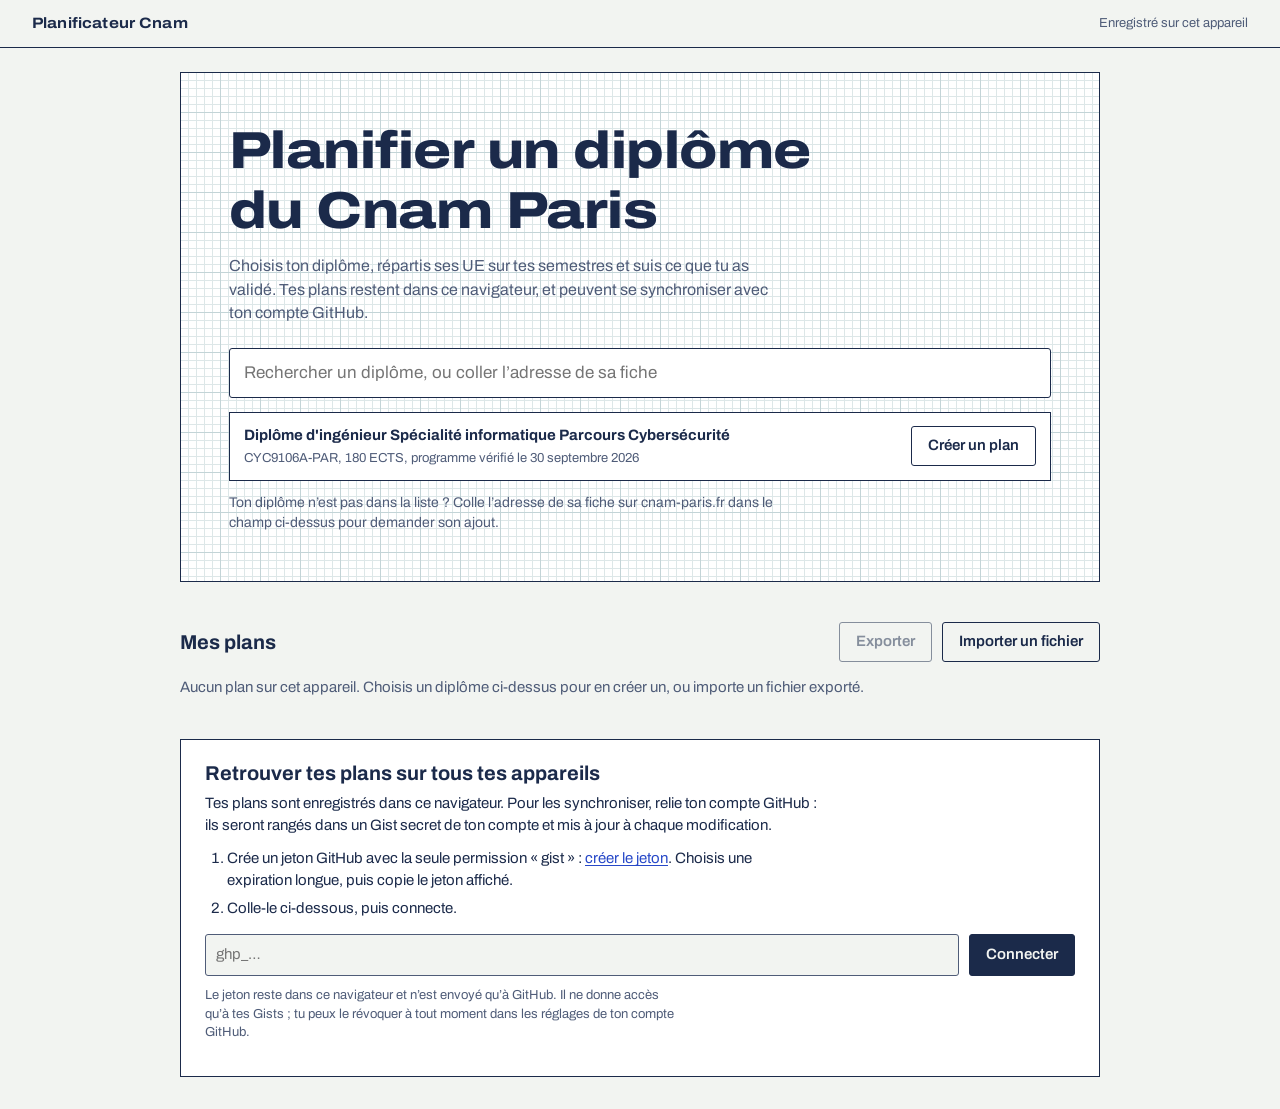
==== site/index.html @ f1f2e52e "Planificateur Cnam : site statique pour GitHub Pages Le programme des diplômes est lu par des GitHub" ====
<!doctype html>
<html lang="fr">
<head>
  <meta charset="utf-8">
  <meta name="viewport" content="width=device-width, initial-scale=1">
  <title>Planificateur Cnam</title>
  <link rel="icon" href="data:image/svg+xml,%3Csvg xmlns='http://www.w3.org/2000/svg' viewBox='0 0 32 32'%3E%3Crect x='2' y='2' width='28' height='28' fill='%23fff' stroke='%231B2A4A' stroke-width='2'/%3E%3Cpath d='M9 22V10h5v12M18 22V14h5v8' fill='none' stroke='%232748C8' stroke-width='2.5'/%3E%3C/svg%3E">
  <link rel="preconnect" href="https://fonts.googleapis.com">
  <link rel="preconnect" href="https://fonts.gstatic.com" crossorigin>
  <link href="https://fonts.googleapis.com/css2?family=Archivo:wdth,wght@62..125,300..800&display=swap" rel="stylesheet">
  <meta name="description" content="Répartir les UE d’un diplôme du Cnam Paris sur ses semestres et suivre ce qui est validé.">
  <link rel="stylesheet" href="styles.css">
</head>
<body>
  <header class="topbar">
    <a class="brand" href="#/">Planificateur Cnam</a>
    <button id="sync-state" class="sync-state" type="button" aria-live="polite"></button>
  </header>
  <main id="app"></main>
  <dialog id="ue-dialog" aria-labelledby="ue-dialog-title"></dialog>
  <dialog id="sync-dialog" aria-label="Conflits de synchronisation"></dialog>
  <div id="toast" class="toast" role="status" aria-live="polite"></div>
  <script type="module" src="app.js"></script>
</body>
</html>
---- site/styles.css ----
/* Planificateur Cnam : planche technique. Papier millimétré, cartouche, encres de statut. */

:root {
  --paper: #f2f4f1;
  --sheet: #ffffff;
  --grid: #dde7e8;
  --grid-strong: #c3d4d7;
  --ink: #1b2a4a;
  --ink-2: #4f5c78;
  --rule: #1b2a4a;
  --hair: #cfd6df;
  --pencil: #7c8597;
  --blue: #2748c8;
  --blue-wash: #e6ebfb;
  --green: #117a54;
  --green-wash: #e1f2ea;
  --red: #bf3228;
  --red-wash: #fbe7e4;
  --marker: #f3d53f;
  --marker-wash: rgba(243, 213, 63, 0.28);
  --shadow: 0 1px 0 rgba(27, 42, 74, 0.08), 0 2px 6px -2px rgba(27, 42, 74, 0.18);
  --font: "Archivo", "Helvetica Neue", Arial, sans-serif;
  color-scheme: light;
}

@media (prefers-color-scheme: dark) {
  :root:not([data-theme="light"]) {
    --paper: #0e1626;
    --sheet: #16213a;
    --grid: #17223a;
    --grid-strong: #213050;
    --ink: #e3e8f3;
    --ink-2: #a2adc4;
    --rule: #8e9bba;
    --hair: #2a3754;
    --pencil: #8791a6;
    --blue: #8aa2ff;
    --blue-wash: #1f2c55;
    --green: #4cc896;
    --green-wash: #143a31;
    --red: #ff7a6b;
    --red-wash: #45201f;
    --marker: #e6c42f;
    --marker-wash: rgba(230, 196, 47, 0.18);
    --shadow: 0 1px 0 rgba(0, 0, 0, 0.3), 0 3px 8px -3px rgba(0, 0, 0, 0.6);
    color-scheme: dark;
  }
}
:root[data-theme="dark"] {
  --paper: #0e1626;
  --sheet: #16213a;
  --grid: #17223a;
  --grid-strong: #213050;
  --ink: #e3e8f3;
  --ink-2: #a2adc4;
  --rule: #8e9bba;
  --hair: #2a3754;
  --pencil: #8791a6;
  --blue: #8aa2ff;
  --blue-wash: #1f2c55;
  --green: #4cc896;
  --green-wash: #143a31;
  --red: #ff7a6b;
  --red-wash: #45201f;
  --marker: #e6c42f;
  --marker-wash: rgba(230, 196, 47, 0.18);
  --shadow: 0 1px 0 rgba(0, 0, 0, 0.3), 0 3px 8px -3px rgba(0, 0, 0, 0.6);
  color-scheme: dark;
}

*, *::before, *::after { box-sizing: border-box; }

html { -webkit-text-size-adjust: 100%; }

body {
  margin: 0;
  background: var(--paper);
  color: var(--ink);
  font-family: var(--font);
  font-size: 15px;
  line-height: 1.45;
  font-variation-settings: "wdth" 100;
}

a { color: var(--blue); text-underline-offset: 2px; }
h1, h2, h3 { margin: 0; line-height: 1.15; }
button, input, select { font: inherit; color: inherit; }
.num { font-variant-numeric: tabular-nums; }
.muted { color: var(--ink-2); }
.ok { color: var(--green); }
.bad { color: var(--red); }
.sr-only {
  position: absolute; width: 1px; height: 1px; padding: 0; margin: -1px;
  overflow: hidden; clip: rect(0 0 0 0); white-space: nowrap; border: 0;
}

:focus-visible { outline: 2px solid var(--blue); outline-offset: 2px; }

/* ------------------------------------------------------------ barre du haut */

.topbar {
  display: flex; align-items: center; justify-content: space-between; gap: 16px;
  padding: 10px clamp(16px, 3vw, 32px);
  border-bottom: 1.5px solid var(--rule);
  background: var(--paper);
}
.brand {
  color: var(--ink); text-decoration: none; font-weight: 700;
  font-stretch: 112%; font-variation-settings: "wdth" 112; letter-spacing: 0.01em;
}
.sync-state {
  border: 0; background: none; padding: 4px 0; cursor: pointer;
  font-size: 13px; color: var(--ink-2); text-decoration: underline; text-decoration-color: transparent; text-underline-offset: 3px;
}
.sync-state:hover { text-decoration-color: currentColor; }
.sync-state[data-kind="idle"] { color: var(--green); }
.sync-state[data-kind="error"], .sync-state[data-kind="conflict"] { color: var(--red); font-weight: 600; }
.sync-state[data-kind="offline"] { color: var(--ink); }

main { padding: clamp(16px, 3vw, 32px); padding-top: 24px; }

/* ------------------------------------------------------------ boutons et champs */

.btn {
  display: inline-flex; align-items: center; justify-content: center; gap: 6px;
  min-height: 40px; padding: 8px 16px; border-radius: 3px;
  border: 1.5px solid var(--ink); background: transparent; cursor: pointer;
  font-weight: 600; text-decoration: none; white-space: nowrap;
}
.btn:disabled { opacity: 0.5; cursor: progress; }
.btn-primary { background: var(--ink); color: var(--paper); }
.btn-primary:hover:not(:disabled) { background: var(--blue); border-color: var(--blue); }
.btn-quiet:hover { background: var(--sheet); }
.btn-ghost { border-color: transparent; }
.btn-ghost:hover { border-color: var(--hair); }
.btn-danger { color: var(--red); }
.btn-link { border: 0; background: none; padding: 0 4px; min-height: 0; color: var(--blue); text-decoration: underline; cursor: pointer; font-weight: 600; }
.btn-icon { min-height: 36px; min-width: 36px; padding: 0; border-color: var(--hair); }

input[type="text"], input[type="url"], input[type="number"], select {
  width: 100%; min-height: 42px; padding: 8px 10px;
  border: 1.5px solid var(--ink-2); border-radius: 3px; background: var(--sheet);
}
input:focus, select:focus { border-color: var(--blue); outline: none; box-shadow: 0 0 0 3px var(--blue-wash); }
input[type="checkbox"], input[type="radio"] { accent-color: var(--blue); width: 17px; height: 17px; margin: 0; flex: none; }

.field { display: flex; flex-direction: column; gap: 6px; border: 0; padding: 0; margin: 0 0 18px; min-width: 0; }
.field > span, .field > legend { font-weight: 600; font-size: 14px; padding: 0; margin-bottom: 6px; }
.field > legend + .muted { margin: -2px 0 8px; font-size: 14px; }
.field-row { display: grid; grid-template-columns: repeat(auto-fit, minmax(180px, 1fr)); gap: 0 16px; }
.chips { display: flex; flex-wrap: wrap; gap: 8px; }
.chips-col { flex-direction: column; align-items: flex-start; }
.check-chip {
  display: inline-flex; align-items: center; gap: 8px; padding: 7px 12px;
  border: 1.5px solid var(--hair); border-radius: 3px; background: var(--sheet); cursor: pointer;
}
.check-chip:has(input:checked) { border-color: var(--ink); }
.actions { display: flex; flex-wrap: wrap; gap: 10px; align-items: center; }
.form-error { color: var(--red); font-weight: 600; margin: 12px 0 0; }
.notice {
  display: flex; flex-wrap: wrap; align-items: center; gap: 4px 10px;
  margin: 0 0 16px; padding: 10px 14px; border-left: 4px solid var(--marker);
  background: var(--marker-wash);
}

/* ------------------------------------------------------------ accueil */

.home { max-width: 920px; margin: 0 auto; }

.intake {
  padding: clamp(24px, 5vw, 48px);
  border: 1.5px solid var(--rule);
  background-color: var(--sheet);
  background-image:
    linear-gradient(var(--grid-strong) 1px, transparent 1px),
    linear-gradient(90deg, var(--grid-strong) 1px, transparent 1px),
    linear-gradient(var(--grid) 1px, transparent 1px),
    linear-gradient(90deg, var(--grid) 1px, transparent 1px);
  background-size: 40px 40px, 40px 40px, 8px 8px, 8px 8px;
  background-position: -1px -1px;
}
.intake-title {
  font-size: clamp(30px, 5.4vw, 52px); font-weight: 800; letter-spacing: -0.01em;
  font-stretch: 118%; font-variation-settings: "wdth" 118; max-width: 16ch;
}
.intake-lede { max-width: 60ch; margin: 14px 0 24px; font-size: 16px; color: var(--ink-2); }
.intake-form { display: flex; gap: 10px; flex-wrap: wrap; }
.intake input[type="search"] {
  width: 100%; min-height: 50px; padding: 10px 14px; font-size: 17px;
  border: 1.5px solid var(--ink); border-radius: 3px; background: var(--sheet);
}
.intake input[type="search"]:focus { border-color: var(--blue); outline: none; box-shadow: 0 0 0 3px var(--blue-wash); }
.results-note { margin: 12px 0 0; font-size: 14px; max-width: 70ch; }
.dip-list { list-style: none; margin: 14px 0 0; padding: 0; border: 1.5px solid var(--rule); background: var(--sheet); }
.dip-row { display: flex; align-items: center; justify-content: space-between; gap: 12px 20px; padding: 12px 14px; border-bottom: 1px solid var(--hair); }
.dip-row:last-child { border-bottom: 0; }
.dip-text { display: flex; flex-direction: column; gap: 2px; min-width: 0; }
.dip-title { font-weight: 700; }
.dip-text .muted { font-size: 13px; }
.request { margin-top: 14px; padding: 16px 18px; background: var(--sheet); border: 1.5px solid var(--rule); border-left: 6px solid var(--marker); }
.request h2 { font-size: 18px; margin-bottom: 6px; }
.request p { margin: 0 0 14px; max-width: 65ch; }
.plans-head { display: flex; justify-content: space-between; align-items: center; flex-wrap: wrap; gap: 10px; margin-bottom: 14px; }
.plans-head h2 { font-size: 20px; }
.file-btn { position: relative; }
.file-btn:focus-within { outline: 2px solid var(--blue); outline-offset: 2px; }
.tag-new { border-color: var(--marker); background: var(--marker-wash); color: var(--ink); }
.syncbox { margin-top: 40px; padding: 22px 24px; background: var(--sheet); border: 1.5px solid var(--rule); }
.syncbox h2 { font-size: 20px; margin-bottom: 8px; }
.syncbox p { max-width: 68ch; margin: 0 0 12px; }
.steps { margin: 0 0 14px; padding-left: 22px; display: grid; gap: 6px; max-width: 68ch; }
.token-form { display: flex; gap: 10px; flex-wrap: wrap; margin-bottom: 10px; }
.token-form input { flex: 1 1 260px; min-height: 42px; padding: 8px 10px; border: 1.5px solid var(--ink-2); border-radius: 3px; background: var(--paper); font-family: inherit; }
.small { font-size: 13px; }
.notice-info { border-left-color: var(--blue); background: var(--blue-wash); }
.plan > .notice { margin: 16px 0 0; }
.conflict { border: 1px solid var(--hair); padding: 10px 14px 12px; margin: 14px 0 0; }
.conflict legend { font-weight: 700; padding: 0 4px; }
.conflict-option { display: flex; gap: 10px; align-items: center; padding: 4px 0; cursor: pointer; }
.intake-form input { flex: 1 1 320px; min-height: 48px; font-size: 16px; border-color: var(--ink); }
.intake-form .btn { min-height: 48px; }

.draft {
  margin-top: 28px; padding: 24px; background: var(--sheet);
  border: 1.5px solid var(--rule); border-top-width: 6px;
}
.draft-head { margin-bottom: 12px; }
.draft-head h2 { font-size: 22px; font-weight: 700; }
.draft-note { margin: 0 0 20px; padding: 8px 12px; background: var(--paper); border-left: 4px solid var(--pencil); }
.draft-note.new { border-color: var(--blue); }
.draft-note.offline { border-color: var(--red); }
.versions { display: flex; flex-direction: column; gap: 6px; }
.version { display: flex; align-items: center; gap: 10px; cursor: pointer; }
.version-id { font-weight: 700; font-variant-numeric: tabular-nums; font-stretch: 85%; font-variation-settings: "wdth" 85; }

.plans { margin-top: 40px; }
.plans.empty { text-align: left; }
.diploma { border-top: 1.5px solid var(--rule); padding: 16px 0 20px; }
.diploma > h3 { font-size: 17px; margin-bottom: 8px; }
.diploma-head { display: flex; justify-content: space-between; align-items: flex-start; gap: 16px; margin-bottom: 10px; }
.diploma-head h3 { font-size: 17px; }
.diploma-head p { margin: 4px 0 0; font-size: 14px; }
.plan-rows { list-style: none; margin: 0; padding: 0; }
.plan-row {
  display: grid; grid-template-columns: 1fr auto auto; gap: 16px; align-items: baseline;
  padding: 10px 12px; color: var(--ink); text-decoration: none; border-bottom: 1px solid var(--hair);
}
.plan-row:hover { background: var(--sheet); }
.plan-name { font-weight: 600; }

/* ------------------------------------------------------------ cartouche */

.plan { max-width: 1680px; margin: 0 auto; }

.cartouche {
  display: grid;
  grid-template-columns: repeat(4, minmax(0, 1fr)) minmax(0, 1.5fr);
  grid-template-areas:
    "title title title title plan"
    "code maq period period progress";
  border: 2px solid var(--rule);
  background: var(--sheet);
}
.cell {
  display: flex; flex-direction: column; gap: 2px; padding: 8px 12px; min-width: 0;
  border-right: 1px solid var(--rule); border-bottom: 1px solid var(--rule);
}
.cell-label { font-size: 12px; color: var(--ink-2); }
.cell-value { font-weight: 600; overflow-wrap: anywhere; }
.cell-title { grid-area: title; }
.cell-plan { grid-area: plan; border-right: 0; }
.cell:nth-child(3) { grid-area: code; border-bottom: 0; }
.cell:nth-child(4) { grid-area: maq; border-bottom: 0; }
.cell:nth-child(5) { grid-area: period; border-bottom: 0; }
.cell-progress { grid-area: progress; border-right: 0; border-bottom: 0; }
.cell-diploma {
  color: var(--ink); text-decoration: none; font-weight: 800; line-height: 1.12;
  font-size: clamp(19px, 2.3vw, 27px); font-stretch: 112%; font-variation-settings: "wdth" 112;
}
.cell-diploma:hover { text-decoration: underline; }
.cell-plan .cell-value { font-size: 18px; }

.bar { display: flex; height: 10px; margin: 6px 0 4px; border: 1px solid var(--rule); background: var(--paper); overflow: hidden; }
.bar > span { display: block; height: 100%; transition: width 300ms ease; }
.bar-validated { background: var(--green); }
.bar-enrolled { background: var(--blue); }
.bar-planned { background: repeating-linear-gradient(135deg, var(--pencil) 0 2px, transparent 2px 5px); }
.bar-legend { display: flex; flex-wrap: wrap; gap: 4px 12px; font-size: 12px; color: var(--ink-2); }
.lg::before { content: ""; display: inline-block; width: 9px; height: 9px; margin-right: 5px; vertical-align: -1px; }
.lg-validated::before { background: var(--green); }
.lg-enrolled::before { background: var(--blue); }
.lg-planned::before { background: repeating-linear-gradient(135deg, var(--pencil) 0 2px, transparent 2px 4px); border: 1px solid var(--pencil); }

/* ------------------------------------------------------------ onglets */

.tabs { display: flex; gap: 4px; margin: 22px 0 18px; border-bottom: 1.5px solid var(--rule); overflow-x: auto; }
.tab {
  display: inline-flex; align-items: center; gap: 8px; padding: 10px 14px; margin-bottom: -1.5px;
  border: 1.5px solid transparent; border-bottom: 0; background: none; cursor: pointer;
  font-weight: 600; color: var(--ink-2); white-space: nowrap; border-radius: 3px 3px 0 0;
}
.tab:hover { color: var(--ink); }
.tab[aria-selected="true"] { color: var(--ink); background: var(--paper); border-color: var(--rule); border-bottom: 1.5px solid var(--paper); }
.tab-badge {
  min-width: 20px; padding: 0 6px; border-radius: 10px; font-size: 12px; line-height: 20px; text-align: center;
  background: var(--marker); color: #1b2a4a; font-variant-numeric: tabular-nums;
}

/* ------------------------------------------------------------ Programme */

.programme { max-width: 1100px; }
.year { margin-bottom: 28px; }
.year-head { display: flex; align-items: baseline; gap: 14px; flex-wrap: wrap; padding-bottom: 8px; margin-bottom: 6px; border-bottom: 1.5px solid var(--rule); }
.year-head h2 { font-size: 22px; font-weight: 800; font-stretch: 112%; font-variation-settings: "wdth" 112; }
.year-excluded .year-head h2 { color: var(--pencil); }

.row {
  display: grid; align-items: center; gap: 4px 12px;
  grid-template-columns: 18px 76px minmax(0, 1fr) auto 68px 118px;
  padding: 7px 8px; border-bottom: 1px solid var(--hair);
}
.row-bullet { width: 7px; height: 7px; background: var(--ink); justify-self: center; }
.row-selected { background: var(--marker-wash); }
.row-code {
  justify-self: start; padding: 2px 0; border: 0; background: none; cursor: pointer; color: var(--ink);
  font-weight: 700; font-stretch: 80%; font-variation-settings: "wdth" 80; font-size: 15px;
  text-decoration: underline; text-decoration-color: var(--hair); text-underline-offset: 3px;
}
.row-code:hover { text-decoration-color: var(--blue); color: var(--blue); }
.row-title { min-width: 0; }
.row-avail { display: flex; gap: 4px; }
.row-ects { text-align: right; font-size: 14px; color: var(--ink-2); }
.row-where { font-size: 13px; color: var(--ink-2); text-align: right; }
.where-todo { color: var(--ink); font-weight: 600; }

.avail {
  font-size: 12px; padding: 1px 6px; border: 1px solid var(--ink-2); border-radius: 2px;
  font-stretch: 85%; font-variation-settings: "wdth" 85; font-weight: 600; white-space: nowrap;
}
.avail-off { color: var(--pencil); border-color: var(--hair); text-decoration: line-through; }
.avail-other { border-style: dashed; color: var(--ink-2); }
.avail-edit { font-size: 12px; font-style: italic; font-weight: 600; color: var(--blue); white-space: nowrap; }

.group { margin: 10px 0; border: 1.5px solid var(--hair); background: var(--sheet); }
.group.gs-todo { border-color: var(--ink-2); border-left: 5px solid var(--marker); }
.group.gs-over { border-left: 5px solid var(--red); }
.group.gs-ok { border-left: 5px solid var(--green); }
.group .group { margin: 8px 10px; }
.group-head {
  display: flex; flex-wrap: wrap; align-items: baseline; gap: 4px 12px; padding: 10px 12px; cursor: pointer;
  list-style: none;
}
.group-head::-webkit-details-marker { display: none; }
details.group > .group-head::before {
  content: ""; width: 0; height: 0; align-self: center;
  border-left: 6px solid var(--ink); border-top: 5px solid transparent; border-bottom: 5px solid transparent;
  transition: transform 150ms ease;
}
details.group[open] > .group-head::before { transform: rotate(90deg); }
.group-label { font-weight: 700; flex: 1 1 280px; }
.group-body { padding: 0 4px 8px; }
.group-body .row { grid-template-columns: 18px 76px minmax(0, 1fr) auto 68px 118px; }
.gstate { display: inline-flex; flex-wrap: wrap; gap: 8px; align-items: baseline; font-size: 13px; }
.gstate-label { font-weight: 700; }
.gstate-ok .gstate-label { color: var(--green); }
.gstate-todo .gstate-label { color: var(--ink); background: var(--marker-wash); padding: 0 4px; }
.gstate-over .gstate-label { color: var(--red); }
.gstate-notes { color: var(--ink-2); }

.group-alt { padding-bottom: 6px; }
.group-alt > .group-head { cursor: default; }
.branch { margin: 6px 10px; border: 1px solid var(--hair); }
.branch-on { border-color: var(--ink); }
.branch-head { display: flex; align-items: center; gap: 10px; padding: 10px 12px; cursor: pointer; }
.branch-body { padding: 0 6px 8px; }

/* ------------------------------------------------------------ Planning */

.board-wrap {
  display: grid; grid-template-columns: 270px minmax(0, 1fr); gap: 0;
  border: 2px solid var(--rule); background: var(--sheet);
}

.pool { border-right: 2px solid var(--rule); display: flex; flex-direction: column; min-height: 520px; max-height: 78vh; background: var(--paper); }
.pool .col-body { overflow-y: auto; flex: 1; }
.pool-year { font-size: 13px; font-weight: 700; color: var(--ink-2); margin: 10px 2px 6px; }
.pool-year:first-child { margin-top: 2px; }
.pool-empty { padding: 12px 4px; }
.pool.drop-ok { background: var(--marker-wash); }

.board {
  display: grid; grid-auto-flow: column; grid-auto-columns: minmax(210px, 1fr);
  overflow-x: auto; overscroll-behavior-x: contain;
  background-color: var(--sheet);
  background-image:
    linear-gradient(var(--grid-strong) 1px, transparent 1px),
    linear-gradient(90deg, var(--grid-strong) 1px, transparent 1px),
    linear-gradient(var(--grid) 1px, transparent 1px),
    linear-gradient(90deg, var(--grid) 1px, transparent 1px);
  background-size: 40px 40px, 40px 40px, 8px 8px, 8px 8px;
  background-attachment: local;
}

.col { display: flex; flex-direction: column; min-height: 520px; border-right: 1px dashed var(--grid-strong); transition: background-color 120ms ease, opacity 120ms ease; }
.col:last-child { border-right: 0; }
.col-year-start { border-left: 1.5px solid var(--rule); }
.col:first-child { border-left: 0; }
.col-head {
  display: flex; flex-direction: column; padding: 10px 12px 8px;
  border-bottom: 1.5px solid var(--rule); background: var(--sheet);
}
.col-year { font-size: 12px; color: var(--ink-2); }
.col-title { font-weight: 800; font-size: 16px; font-stretch: 108%; font-variation-settings: "wdth" 108; }
.col-sub { font-size: 12px; color: var(--ink-2); }
.col-body { flex: 1; display: flex; flex-direction: column; gap: 8px; padding: 10px; }
.col-empty { margin: 8px 2px; font-size: 13px; color: var(--pencil); }
.col-foot {
  display: flex; flex-wrap: wrap; gap: 2px 10px; align-items: baseline; padding: 8px 12px;
  border-top: 1.5px solid var(--rule); background: var(--sheet);
}
.col-sum { font-size: 14px; }
.col-sum strong { font-size: 20px; font-weight: 800; }
.col-out .col-head { background: var(--red-wash); }
.col-out .col-year { color: var(--red); font-weight: 700; }

.col-prior { border-right: 2px solid var(--rule); background: color-mix(in srgb, var(--green-wash) 55%, transparent); }
.col-prior .col-head, .col-prior .col-foot { background: var(--green-wash); }
.col-prior .col-year { color: var(--green); font-weight: 600; }
.col-prior + .col-year-start { border-left: 0; }
.card-prior .card-mod { font-style: italic; }
.is-dragging .col.drop-no { opacity: 0.45; }
.is-dragging .col.drop-ok { background-color: var(--marker-wash); }
.col.drop-hover, .pool.drop-hover { outline: 3px solid var(--marker); outline-offset: -3px; }

.card {
  position: relative; padding: 8px 10px 9px 12px; background: var(--sheet);
  border: 1px solid var(--hair); border-left: 4px solid var(--pencil); border-radius: 2px;
  box-shadow: var(--shadow); cursor: grab; text-align: left;
}
.card:active { cursor: grabbing; }
.card-pool { border-left-style: dashed; }
.card-top { display: flex; gap: 6px; align-items: baseline; }
.card-top .tag { margin-left: 0; align-self: center; }
.card-top .card-ects { margin-left: auto; white-space: nowrap; }
.card-code { font-weight: 800; font-stretch: 78%; font-variation-settings: "wdth" 78; font-size: 16px; letter-spacing: 0.01em; }
.card-ects { font-weight: 700; font-size: 14px; }
.card-ects::after { content: " ECTS"; font-weight: 400; font-size: 11px; color: var(--ink-2); }
.card-title { font-size: 13px; line-height: 1.3; margin: 2px 0 4px; display: -webkit-box; -webkit-line-clamp: 2; -webkit-box-orient: vertical; overflow: hidden; }
.card-meta { display: flex; flex-wrap: wrap; gap: 4px 6px; align-items: center; font-size: 12px; color: var(--ink-2); }
.card-mod { min-width: 0; font-size: 12px; color: var(--ink-2); line-height: 1.25; }
.card-foot { display: flex; justify-content: space-between; align-items: flex-end; gap: 8px; }
.card-warn { margin: 6px 0 0; font-size: 12px; color: var(--red); font-weight: 600; }
.card-blocked { opacity: 0.7; }
.card-invalid { border-color: var(--red); }
.card-cont { box-shadow: none; background: transparent; border-style: dashed; cursor: default; }
.card-cont .card-title { color: var(--ink-2); font-style: italic; margin-bottom: 0; }

.card.s-planned { border-left-color: var(--pencil); }
.card.s-enrolled { border-left-color: var(--blue); }
.card.s-validated { border-left-color: var(--green); background: var(--green-wash); }
.card.s-failed { border-left-color: var(--red); background: transparent; box-shadow: none; cursor: default; }
.card.s-failed .card-title, .card.s-failed .card-code { text-decoration: line-through; text-decoration-color: var(--red); color: var(--ink-2); }

.tag {
  display: inline-block; padding: 0 5px; border: 1px solid var(--hair); border-radius: 2px;
  font-size: 11px; font-weight: 600; color: var(--ink-2); margin-left: 4px; white-space: nowrap;
}
.card-meta .tag { margin-left: 0; }
.tag-retry { border-color: var(--red); color: var(--red); }
.tag-warn { border-color: var(--red); color: var(--red); }

.status-chip {
  flex: none; padding: 1px 8px; font-size: 11px; font-weight: 700; border-radius: 10px;
  border: 1.5px solid currentColor; background: var(--sheet); cursor: pointer;
}
.status-chip.s-planned { color: var(--pencil); border-style: dashed; }
.status-chip.s-enrolled { color: var(--blue); }
.status-chip.s-validated { color: var(--green); }
.status-chip.s-failed { color: var(--red); cursor: default; }

/* ------------------------------------------------------------ Autre */

.other { margin-top: 28px; max-width: 1100px; }
.other-head { display: flex; flex-wrap: wrap; align-items: baseline; gap: 4px 16px; padding-bottom: 8px; border-bottom: 1.5px solid var(--rule); }
.other-head h2 { font-size: 20px; font-weight: 800; }
.other-head p { margin: 0; font-size: 14px; max-width: 70ch; }
.other-row {
  display: grid; grid-template-columns: 76px minmax(0, 1fr) 70px auto; gap: 6px 12px; align-items: center;
  padding: 8px; border-bottom: 1px solid var(--hair);
}
.other-row.os-validated { background: var(--green-wash); }

.seg { display: inline-flex; border: 1.5px solid var(--ink-2); border-radius: 3px; overflow: hidden; }
.seg-btn {
  padding: 5px 10px; border: 0; border-right: 1px solid var(--hair); background: var(--sheet); cursor: pointer;
  font-size: 13px; font-weight: 600; color: var(--ink-2); white-space: nowrap;
}
.seg-btn:last-child { border-right: 0; }
.seg-btn:hover { color: var(--ink); }
.seg-btn[aria-checked="true"] { color: var(--sheet); background: var(--ink); }
.seg-btn.seg-enrolled[aria-checked="true"] { background: var(--blue); }
.seg-btn.seg-validated[aria-checked="true"] { background: var(--green); }
.seg-btn.seg-failed[aria-checked="true"] { background: var(--red); }
.seg-btn.seg-planned[aria-checked="true"], .seg-btn.seg-todo[aria-checked="true"] { background: var(--pencil); }

/* ------------------------------------------------------------ Récapitulatif */

.recap { max-width: 1100px; }
.table-scroll { overflow-x: auto; border: 2px solid var(--rule); background: var(--sheet); }
.recap-table { width: 100%; border-collapse: collapse; min-width: 680px; }
.recap-table caption { text-align: left; padding: 10px 12px; font-weight: 700; border-bottom: 1.5px solid var(--rule); }
.recap-table th, .recap-table td { padding: 7px 10px; text-align: left; vertical-align: middle; }
.recap-table thead th { font-size: 13px; font-weight: 600; color: var(--ink-2); border-bottom: 1.5px solid var(--rule); }
.recap-table .num { text-align: right; }
.sem-row { background: var(--paper); border-top: 1.5px solid var(--rule); }
.sem-row th { font-weight: 800; font-stretch: 108%; font-variation-settings: "wdth" 108; }
.sem-row td { font-weight: 700; }
.ue-row td { border-top: 1px solid var(--hair); }
.ue-row td:first-child { width: 90px; padding-left: 20px; }
.ue-title .tag { vertical-align: 1px; }
.ue-row.s-failed .ue-title { color: var(--ink-2); text-decoration: line-through; text-decoration-color: var(--red); }
.ue-row.s-validated td { background: var(--green-wash); }
.empty-cell { padding-left: 20px !important; font-size: 13px; }
tbody.prior .sem-row { background: var(--green-wash); }
.prior-label { color: var(--green); font-weight: 600; font-size: 13px; margin-right: 10px; }
.recap-table tfoot th, .recap-table tfoot td { border-top: 2px solid var(--rule); font-weight: 800; }
tbody.out .sem-row { background: var(--red-wash); }

/* ------------------------------------------------------------ Réglages */

.settings { max-width: 720px; }
.overrides { margin-top: 28px; padding-top: 16px; border-top: 1.5px solid var(--rule); }
.overrides h2 { font-size: 18px; margin-bottom: 8px; }
.overrides > p { margin: 0; }
.override-list { list-style: none; margin: 0; padding: 0; }
.override-list li {
  display: grid; grid-template-columns: 76px minmax(0, 1fr) auto auto; gap: 4px 12px; align-items: baseline;
  padding: 8px 0; border-bottom: 1px solid var(--hair); font-size: 14px;
}
.danger-zone { margin-top: 32px; padding-top: 16px; border-top: 1.5px solid var(--rule); }
.danger-zone h2 { font-size: 18px; margin-bottom: 6px; }
.danger-zone p { margin: 0 0 14px; max-width: 65ch; }

/* ------------------------------------------------------------ fenêtre UE */

dialog {
  width: min(640px, calc(100vw - 32px)); max-height: calc(100vh - 48px);
  padding: 0; border: 2px solid var(--rule); border-radius: 0; background: var(--sheet); color: var(--ink);
  box-shadow: 0 20px 50px -12px rgba(10, 20, 40, 0.45);
}
dialog::backdrop { background: rgba(14, 22, 38, 0.45); }
.dlg { padding: 20px 22px 24px; }
.dlg-head { display: flex; justify-content: space-between; gap: 16px; align-items: flex-start; padding-bottom: 12px; border-bottom: 1.5px solid var(--rule); }
.dlg-head h2 { font-size: 20px; margin: 2px 0 4px; }
.dlg-head p { margin: 0; font-size: 14px; }
.dlg-code { display: flex; gap: 12px; align-items: baseline; font-weight: 800; font-size: 18px; font-stretch: 78%; font-variation-settings: "wdth" 78; }
.dlg-code .num { font-weight: 600; font-size: 14px; font-stretch: 100%; font-variation-settings: "wdth" 100; color: var(--ink-2); }
.dlg-section { margin-top: 16px; }
.dlg-section h3 { font-size: 14px; font-weight: 700; margin: 16px 0 8px; }
.dlg-section h3:first-child { margin-top: 0; }
.dlg-section > .btn { margin-top: 16px; }
.dlg-actions { margin-top: 18px; }
.prior-note { margin: 0; color: var(--green); font-weight: 600; }
.offer { list-style: none; margin: 14px 0 8px; padding: 0; display: grid; gap: 6px; }
.offer li { display: grid; grid-template-columns: 110px 1fr; gap: 10px; }
.offer-sem { font-weight: 700; }
.mod { display: inline-block; margin-right: 10px; }
.mod-off { color: var(--pencil); text-decoration: line-through; }
.slot-grid { display: grid; grid-template-columns: repeat(auto-fill, minmax(118px, 1fr)); gap: 6px; }
.slot-btn {
  padding: 8px 6px; border: 1.5px solid var(--ink-2); border-radius: 3px; background: var(--sheet); cursor: pointer;
  font-weight: 600; font-variant-numeric: tabular-nums;
}
.slot-btn:hover:not(:disabled) { border-color: var(--blue); color: var(--blue); }
.slot-btn:disabled { border-style: dashed; border-color: var(--hair); color: var(--pencil); cursor: not-allowed; }
.slot-current { background: var(--ink); color: var(--sheet); border-color: var(--ink); }
.slot-current:hover:not(:disabled) { color: var(--sheet); }
.history { list-style: none; padding: 0; margin: 0; }
.offer-edit { margin-top: 22px; padding-top: 14px; border-top: 1px solid var(--hair); }
.offer-edit .muted, .offer-edit-note { margin: 10px 0 0; font-size: 14px; }
.offer-edit-note { color: var(--blue); }
.history li { display: flex; justify-content: space-between; padding: 4px 0; border-bottom: 1px solid var(--hair); }

/* ------------------------------------------------------------ notifications */

.toast {
  position: fixed; left: 50%; bottom: 20px; transform: translate(-50%, 20px); opacity: 0; pointer-events: none;
  max-width: min(560px, calc(100vw - 32px)); padding: 10px 16px; background: var(--ink); color: var(--paper);
  border-left: 5px solid var(--marker); transition: opacity 180ms ease, transform 180ms ease; z-index: 10;
}
.toast.show { opacity: 1; transform: translate(-50%, 0); }
.toast[data-kind="error"] { border-left-color: var(--red); }

/* ------------------------------------------------------------ petits écrans */

@media (max-width: 900px) {
  .cartouche {
    grid-template-columns: 1fr 1fr;
    grid-template-areas: "title title" "plan plan" "code maq" "period period" "progress progress";
  }
  .cell { border-right: 0; border-bottom: 1px solid var(--rule); }
  .cell:nth-child(3) { border-right: 1px solid var(--rule); border-bottom: 1px solid var(--rule); }
  .cell:nth-child(4), .cell:nth-child(5) { border-bottom: 1px solid var(--rule); }
  .cell-plan { border-bottom: 1px solid var(--rule); }

  .board-wrap { grid-template-columns: 1fr; }
  .pool { border-right: 0; border-bottom: 2px solid var(--rule); min-height: 0; max-height: 46vh; }
  .board { grid-auto-columns: minmax(78vw, 1fr); scroll-snap-type: x mandatory; }
  .col { scroll-snap-align: start; min-height: 380px; }

  .row, .group-body .row {
    grid-template-columns: 18px 70px minmax(0, 1fr) auto;
    grid-template-areas: "b c t t" "b a e w";
  }
  .row > :nth-child(1) { grid-area: b; }
  .row > .row-code { grid-area: c; }
  .row > .row-title { grid-area: t; }
  .row > .row-avail { grid-area: a; }
  .row > .row-ects { grid-area: e; }
  .row > .row-where { grid-area: w; }
  .other-row { grid-template-columns: 70px minmax(0, 1fr) auto; }
  .other-row > .seg { grid-column: 1 / -1; justify-self: start; }
  .plan-row { grid-template-columns: 1fr; gap: 2px; }
  .dip-row { flex-direction: column; align-items: stretch; }
  .dip-row .btn { align-self: flex-start; }
  .override-list li { grid-template-columns: 70px minmax(0, 1fr); }
}

@media (prefers-reduced-motion: reduce) {
  *, *::before, *::after { transition: none !important; animation: none !important; }
}
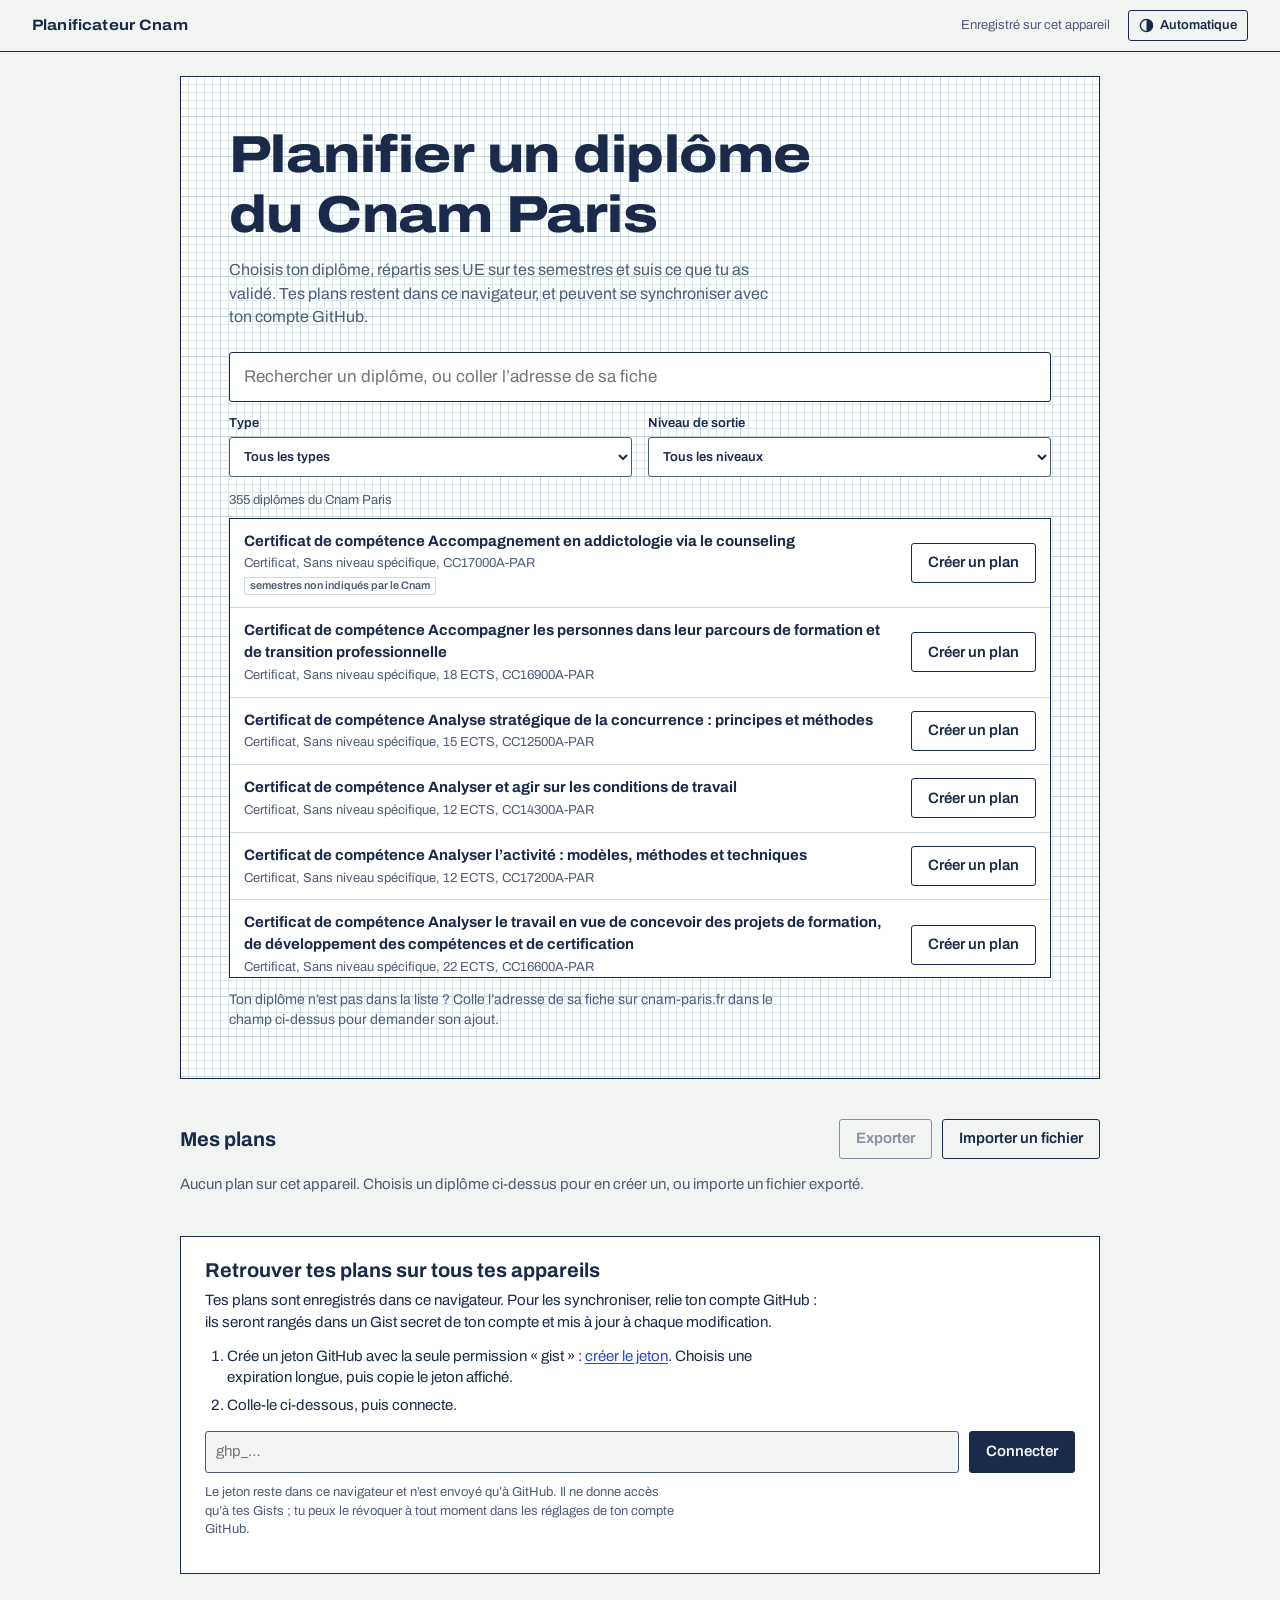
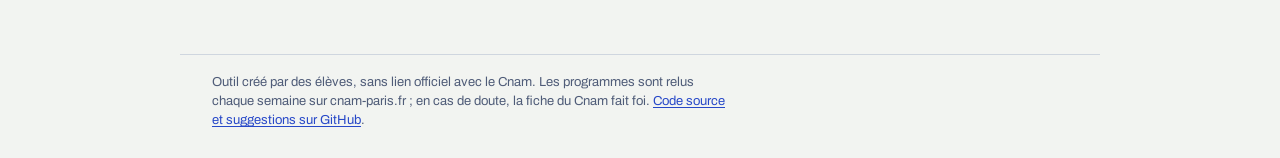
==== commit b2bb1a05: "Thèmes : menu Automatique / Clair / Sombre / Cnam (rouge et blanc), mention non officielle" ====
--- a/site/index.html
+++ b/site/index.html
@@ -4,6 +4,11 @@
   <meta charset="utf-8">
   <meta name="viewport" content="width=device-width, initial-scale=1">
   <title>Planificateur Cnam</title>
+  <meta name="theme-color" content="#f2f4f1">
+  <script>
+    // Thème choisi appliqué avant le premier affichage (sinon flash du thème par défaut).
+    try { const t = localStorage.getItem('planificateur-cnam:theme'); if (t && t !== 'auto') document.documentElement.dataset.theme = t; } catch (e) {}
+  </script>
   <link rel="icon" href="data:image/svg+xml,%3Csvg xmlns='http://www.w3.org/2000/svg' viewBox='0 0 32 32'%3E%3Crect x='2' y='2' width='28' height='28' fill='%23fff' stroke='%231B2A4A' stroke-width='2'/%3E%3Cpath d='M9 22V10h5v12M18 22V14h5v8' fill='none' stroke='%232748C8' stroke-width='2.5'/%3E%3C/svg%3E">
   <link rel="preconnect" href="https://fonts.googleapis.com">
   <link rel="preconnect" href="https://fonts.gstatic.com" crossorigin>
@@ -14,9 +19,27 @@
 <body>
   <header class="topbar">
     <a class="brand" href="#/">Planificateur Cnam</a>
-    <button id="sync-state" class="sync-state" type="button" aria-live="polite"></button>
+    <div class="topbar-actions">
+      <button id="sync-state" class="sync-state" type="button" aria-live="polite"></button>
+      <details class="theme-menu" id="theme-menu">
+        <summary aria-label="Changer de thème">
+          <svg viewBox="0 0 16 16" aria-hidden="true"><circle cx="8" cy="8" r="6.5" fill="none" stroke="currentColor" stroke-width="1.5"/><path d="M8 1.5a6.5 6.5 0 0 1 0 13z" fill="currentColor"/></svg>
+          <span id="theme-label">Thème</span>
+        </summary>
+        <fieldset class="theme-options">
+          <legend class="sr-only">Thème</legend>
+          <label><input type="radio" name="theme" value="auto"> Automatique <span class="swatch"><i style="background:#f2f4f1"></i><i style="background:#0e1626"></i></span></label>
+          <label><input type="radio" name="theme" value="light"> Clair <span class="swatch"><i style="background:#f2f4f1"></i><i style="background:#1b2a4a"></i><i style="background:#2748c8"></i></span></label>
+          <label><input type="radio" name="theme" value="dark"> Sombre <span class="swatch"><i style="background:#0e1626"></i><i style="background:#e3e8f3"></i><i style="background:#8aa2ff"></i></span></label>
+          <label><input type="radio" name="theme" value="cnam"> Cnam (rouge et blanc) <span class="swatch"><i style="background:#ffffff"></i><i style="background:#c1002a"></i><i style="background:#333333"></i></span></label>
+        </fieldset>
+      </details>
+    </div>
   </header>
   <main id="app"></main>
+  <footer class="site-foot">
+    <p>Outil créé par des élèves, sans lien officiel avec le Cnam. Les programmes sont relus chaque semaine sur cnam-paris.fr ; en cas de doute, la fiche du Cnam fait foi. <a href="https://github.com/CriToX42/planificateur-cnam">Code source et suggestions sur GitHub</a>.</p>
+  </footer>
   <dialog id="ue-dialog" aria-labelledby="ue-dialog-title"></dialog>
   <dialog id="sync-dialog" aria-label="Conflits de synchronisation"></dialog>
   <div id="toast" class="toast" role="status" aria-live="polite"></div>
--- a/site/styles.css
+++ b/site/styles.css
@@ -1,5 +1,6 @@
 /* Planificateur Cnam : planche technique. Papier millimétré, cartouche, encres de statut. */
 
+/* Thèmes : aucun attribut = automatique (suit le système), data-theme = light | dark | cnam. */
 :root {
   --paper: #f2f4f1;
   --sheet: #ffffff;
@@ -18,13 +19,23 @@
   --red-wash: #fbe7e4;
   --marker: #f3d53f;
   --marker-wash: rgba(243, 213, 63, 0.28);
+  --primary: #1b2a4a;
+  --primary-hover: #2748c8;
+  --on-primary: #f2f4f1;
+  --link: #2748c8;
+  --focus: #2748c8;
+  --focus-wash: #e6ebfb;
+  --heading: #1b2a4a;
+  --topbar-bg: #f2f4f1;
+  --topbar-ink: #1b2a4a;
+  --topbar-rule: #1b2a4a;
   --shadow: 0 1px 0 rgba(27, 42, 74, 0.08), 0 2px 6px -2px rgba(27, 42, 74, 0.18);
   --font: "Archivo", "Helvetica Neue", Arial, sans-serif;
   color-scheme: light;
 }
 
 @media (prefers-color-scheme: dark) {
-  :root:not([data-theme="light"]) {
+  :root:not([data-theme]) {
     --paper: #0e1626;
     --sheet: #16213a;
     --grid: #17223a;
@@ -42,6 +53,16 @@
     --red-wash: #45201f;
     --marker: #e6c42f;
     --marker-wash: rgba(230, 196, 47, 0.18);
+    --primary: #e3e8f3;
+    --primary-hover: #8aa2ff;
+    --on-primary: #0e1626;
+    --link: #8aa2ff;
+    --focus: #8aa2ff;
+    --focus-wash: #1f2c55;
+    --heading: #e3e8f3;
+    --topbar-bg: #0e1626;
+    --topbar-ink: #e3e8f3;
+    --topbar-rule: #8e9bba;
     --shadow: 0 1px 0 rgba(0, 0, 0, 0.3), 0 3px 8px -3px rgba(0, 0, 0, 0.6);
     color-scheme: dark;
   }
@@ -64,8 +85,52 @@
   --red-wash: #45201f;
   --marker: #e6c42f;
   --marker-wash: rgba(230, 196, 47, 0.18);
+  --primary: #e3e8f3;
+  --primary-hover: #8aa2ff;
+  --on-primary: #0e1626;
+  --link: #8aa2ff;
+  --focus: #8aa2ff;
+  --focus-wash: #1f2c55;
+  --heading: #e3e8f3;
+  --topbar-bg: #0e1626;
+  --topbar-ink: #e3e8f3;
+  --topbar-rule: #8e9bba;
   --shadow: 0 1px 0 rgba(0, 0, 0, 0.3), 0 3px 8px -3px rgba(0, 0, 0, 0.6);
   color-scheme: dark;
+}
+
+/* Charte du Cnam : rouge #c1002a sur blanc, texte #333, gris chauds. « Échouée » passe en brique
+   pour ne pas se confondre avec le rouge de la charte. */
+:root[data-theme="cnam"] {
+  --paper: #ffffff;
+  --sheet: #ffffff;
+  --grid: #f4f1ed;
+  --grid-strong: #e6e0d9;
+  --ink: #333333;
+  --ink-2: #6b604f;
+  --rule: #c1002a;
+  --hair: #e3ddd6;
+  --pencil: #857761;
+  --blue: #1f6fa8;
+  --blue-wash: #e8f1f8;
+  --green: #1e7a46;
+  --green-wash: #e7f3eb;
+  --red: #b4470e;
+  --red-wash: #fbeee5;
+  --marker: #fbb450;
+  --marker-wash: rgba(251, 180, 80, 0.26);
+  --primary: #c1002a;
+  --primary-hover: #96001f;
+  --on-primary: #ffffff;
+  --link: #c1002a;
+  --focus: #c1002a;
+  --focus-wash: rgba(193, 0, 42, 0.14);
+  --heading: #c1002a;
+  --topbar-bg: #c1002a;
+  --topbar-ink: #ffffff;
+  --topbar-rule: #96001f;
+  --shadow: 0 1px 0 rgba(51, 51, 51, 0.06), 0 2px 6px -2px rgba(133, 119, 97, 0.28);
+  color-scheme: light;
 }
 
 *, *::before, *::after { box-sizing: border-box; }
@@ -82,7 +147,7 @@
   font-variation-settings: "wdth" 100;
 }
 
-a { color: var(--blue); text-underline-offset: 2px; }
+a { color: var(--link); text-underline-offset: 2px; }
 h1, h2, h3 { margin: 0; line-height: 1.15; }
 button, input, select { font: inherit; color: inherit; }
 .num { font-variant-numeric: tabular-nums; }
@@ -94,18 +159,19 @@
   overflow: hidden; clip: rect(0 0 0 0); white-space: nowrap; border: 0;
 }
 
-:focus-visible { outline: 2px solid var(--blue); outline-offset: 2px; }
+:focus-visible { outline: 2px solid var(--focus); outline-offset: 2px; }
 
 /* ------------------------------------------------------------ barre du haut */
 
 .topbar {
   display: flex; align-items: center; justify-content: space-between; gap: 16px;
   padding: 10px clamp(16px, 3vw, 32px);
-  border-bottom: 1.5px solid var(--rule);
-  background: var(--paper);
+  border-bottom: 1.5px solid var(--topbar-rule);
+  background: var(--topbar-bg);
+  color: var(--topbar-ink);
 }
 .brand {
-  color: var(--ink); text-decoration: none; font-weight: 700;
+  color: var(--topbar-ink); text-decoration: none; font-weight: 700;
   font-stretch: 112%; font-variation-settings: "wdth" 112; letter-spacing: 0.01em;
 }
 .sync-state {
@@ -116,6 +182,33 @@
 .sync-state[data-kind="idle"] { color: var(--green); }
 .sync-state[data-kind="error"], .sync-state[data-kind="conflict"] { color: var(--red); font-weight: 600; }
 .sync-state[data-kind="offline"] { color: var(--ink); }
+/* Barre rouge du thème Cnam : états de synchro en blanc, l'erreur reste repérable par le gras. */
+[data-theme="cnam"] .sync-state, [data-theme="cnam"] .sync-state[data-kind] { color: #ffffff; }
+[data-theme="cnam"] .sync-state[data-kind="error"], [data-theme="cnam"] .sync-state[data-kind="conflict"] { text-decoration-color: currentColor; }
+
+.topbar-actions { display: flex; align-items: center; gap: 18px; }
+.theme-menu { position: relative; }
+.theme-menu summary {
+  display: flex; align-items: center; gap: 6px; padding: 5px 10px; cursor: pointer; list-style: none;
+  border: 1.5px solid currentColor; border-radius: 3px; font-size: 13px; font-weight: 600; color: var(--topbar-ink);
+}
+.theme-menu summary::-webkit-details-marker { display: none; }
+.theme-menu summary svg { width: 15px; height: 15px; flex: none; }
+.theme-menu[open] summary { background: var(--sheet); color: var(--ink); border-color: var(--sheet); }
+.theme-options {
+  position: absolute; right: 0; top: calc(100% + 6px); z-index: 20; min-width: 270px; margin: 0; padding: 6px;
+  border: 1.5px solid var(--rule); background: var(--sheet); color: var(--ink); box-shadow: var(--shadow);
+}
+.theme-options label { display: flex; align-items: center; gap: 10px; padding: 8px 8px; cursor: pointer; border-radius: 2px; font-size: 14px; }
+.theme-options label:hover { background: var(--paper); }
+.swatch { display: inline-flex; flex: none; border: 1px solid var(--hair); border-radius: 2px; overflow: hidden; margin-left: auto; }
+.swatch i { display: block; width: 10px; height: 16px; }
+
+.site-foot {
+  max-width: 920px; margin: 48px auto 0; padding: 18px clamp(16px, 3vw, 32px) 28px;
+  border-top: 1px solid var(--hair); font-size: 13px; color: var(--ink-2);
+}
+.site-foot p { margin: 0; max-width: 75ch; }
 
 main { padding: clamp(16px, 3vw, 32px); padding-top: 24px; }
 
@@ -128,21 +221,21 @@
   font-weight: 600; text-decoration: none; white-space: nowrap;
 }
 .btn:disabled { opacity: 0.5; cursor: progress; }
-.btn-primary { background: var(--ink); color: var(--paper); }
-.btn-primary:hover:not(:disabled) { background: var(--blue); border-color: var(--blue); }
+.btn-primary { background: var(--primary); border-color: var(--primary); color: var(--on-primary); }
+.btn-primary:hover:not(:disabled) { background: var(--primary-hover); border-color: var(--primary-hover); }
 .btn-quiet:hover { background: var(--sheet); }
 .btn-ghost { border-color: transparent; }
 .btn-ghost:hover { border-color: var(--hair); }
 .btn-danger { color: var(--red); }
-.btn-link { border: 0; background: none; padding: 0 4px; min-height: 0; color: var(--blue); text-decoration: underline; cursor: pointer; font-weight: 600; }
+.btn-link { border: 0; background: none; padding: 0 4px; min-height: 0; color: var(--link); text-decoration: underline; cursor: pointer; font-weight: 600; }
 .btn-icon { min-height: 36px; min-width: 36px; padding: 0; border-color: var(--hair); }
 
 input[type="text"], input[type="url"], input[type="number"], select {
   width: 100%; min-height: 42px; padding: 8px 10px;
   border: 1.5px solid var(--ink-2); border-radius: 3px; background: var(--sheet);
 }
-input:focus, select:focus { border-color: var(--blue); outline: none; box-shadow: 0 0 0 3px var(--blue-wash); }
-input[type="checkbox"], input[type="radio"] { accent-color: var(--blue); width: 17px; height: 17px; margin: 0; flex: none; }
+input:focus, select:focus { border-color: var(--focus); outline: none; box-shadow: 0 0 0 3px var(--focus-wash); }
+input[type="checkbox"], input[type="radio"] { accent-color: var(--focus); width: 17px; height: 17px; margin: 0; flex: none; }
 
 .field { display: flex; flex-direction: column; gap: 6px; border: 0; padding: 0; margin: 0 0 18px; min-width: 0; }
 .field > span, .field > legend { font-weight: 600; font-size: 14px; padding: 0; margin-bottom: 6px; }
@@ -181,7 +274,7 @@
 }
 .intake-title {
   font-size: clamp(30px, 5.4vw, 52px); font-weight: 800; letter-spacing: -0.01em;
-  font-stretch: 118%; font-variation-settings: "wdth" 118; max-width: 16ch;
+  font-stretch: 118%; font-variation-settings: "wdth" 118; max-width: 16ch; color: var(--heading);
 }
 .intake-lede { max-width: 60ch; margin: 14px 0 24px; font-size: 16px; color: var(--ink-2); }
 .intake-form { display: flex; gap: 10px; flex-wrap: wrap; }
@@ -189,9 +282,20 @@
   width: 100%; min-height: 50px; padding: 10px 14px; font-size: 17px;
   border: 1.5px solid var(--ink); border-radius: 3px; background: var(--sheet);
 }
-.intake input[type="search"]:focus { border-color: var(--blue); outline: none; box-shadow: 0 0 0 3px var(--blue-wash); }
+.intake input[type="search"]:focus { border-color: var(--focus); outline: none; box-shadow: 0 0 0 3px var(--focus-wash); }
 .results-note { margin: 12px 0 0; font-size: 14px; max-width: 70ch; }
-.dip-list { list-style: none; margin: 14px 0 0; padding: 0; border: 1.5px solid var(--rule); background: var(--sheet); }
+.filters { display: flex; flex-wrap: wrap; gap: 10px 16px; margin-top: 12px; }
+.filter { display: flex; flex-direction: column; gap: 4px; flex: 1 1 220px; font-size: 13px; font-weight: 600; }
+.filter select { min-height: 40px; }
+.results-count { margin: 14px 0 0; font-size: 13px; }
+.dip-list { max-height: 460px; overflow-y: auto; }
+.dip-retired .dip-title { color: var(--ink-2); }
+.dip-title mark { background: var(--marker-wash); color: inherit; box-shadow: inset 0 -2px 0 var(--marker); padding: 0 1px; }
+.dip-flags { display: flex; flex-wrap: wrap; gap: 4px; margin-top: 2px; }
+.dip-flags .tag { margin-left: 0; }
+.tag-nosem { border-style: dashed; }
+.field-version select { max-width: 360px; }
+.dip-list { list-style: none; margin: 8px 0 0; padding: 0; border: 1.5px solid var(--rule); background: var(--sheet); }
 .dip-row { display: flex; align-items: center; justify-content: space-between; gap: 12px 20px; padding: 12px 14px; border-bottom: 1px solid var(--hair); }
 .dip-row:last-child { border-bottom: 0; }
 .dip-text { display: flex; flex-direction: column; gap: 2px; min-width: 0; }
@@ -203,7 +307,7 @@
 .plans-head { display: flex; justify-content: space-between; align-items: center; flex-wrap: wrap; gap: 10px; margin-bottom: 14px; }
 .plans-head h2 { font-size: 20px; }
 .file-btn { position: relative; }
-.file-btn:focus-within { outline: 2px solid var(--blue); outline-offset: 2px; }
+.file-btn:focus-within { outline: 2px solid var(--focus); outline-offset: 2px; }
 .tag-new { border-color: var(--marker); background: var(--marker-wash); color: var(--ink); }
 .syncbox { margin-top: 40px; padding: 22px 24px; background: var(--sheet); border: 1.5px solid var(--rule); }
 .syncbox h2 { font-size: 20px; margin-bottom: 8px; }
@@ -274,7 +378,7 @@
 .cell:nth-child(5) { grid-area: period; border-bottom: 0; }
 .cell-progress { grid-area: progress; border-right: 0; border-bottom: 0; }
 .cell-diploma {
-  color: var(--ink); text-decoration: none; font-weight: 800; line-height: 1.12;
+  color: var(--heading); text-decoration: none; font-weight: 800; line-height: 1.12;
   font-size: clamp(19px, 2.3vw, 27px); font-stretch: 112%; font-variation-settings: "wdth" 112;
 }
 .cell-diploma:hover { text-decoration: underline; }
@@ -311,7 +415,7 @@
 .programme { max-width: 1100px; }
 .year { margin-bottom: 28px; }
 .year-head { display: flex; align-items: baseline; gap: 14px; flex-wrap: wrap; padding-bottom: 8px; margin-bottom: 6px; border-bottom: 1.5px solid var(--rule); }
-.year-head h2 { font-size: 22px; font-weight: 800; font-stretch: 112%; font-variation-settings: "wdth" 112; }
+.year-head h2 { color: var(--heading); font-size: 22px; font-weight: 800; font-stretch: 112%; font-variation-settings: "wdth" 112; }
 .year-excluded .year-head h2 { color: var(--pencil); }
 
 .row {
@@ -326,7 +430,7 @@
   font-weight: 700; font-stretch: 80%; font-variation-settings: "wdth" 80; font-size: 15px;
   text-decoration: underline; text-decoration-color: var(--hair); text-underline-offset: 3px;
 }
-.row-code:hover { text-decoration-color: var(--blue); color: var(--blue); }
+.row-code:hover { text-decoration-color: var(--link); color: var(--link); }
 .row-title { min-width: 0; }
 .row-avail { display: flex; gap: 4px; }
 .row-ects { text-align: right; font-size: 14px; color: var(--ink-2); }
@@ -571,7 +675,7 @@
   padding: 8px 6px; border: 1.5px solid var(--ink-2); border-radius: 3px; background: var(--sheet); cursor: pointer;
   font-weight: 600; font-variant-numeric: tabular-nums;
 }
-.slot-btn:hover:not(:disabled) { border-color: var(--blue); color: var(--blue); }
+.slot-btn:hover:not(:disabled) { border-color: var(--link); color: var(--link); }
 .slot-btn:disabled { border-style: dashed; border-color: var(--hair); color: var(--pencil); cursor: not-allowed; }
 .slot-current { background: var(--ink); color: var(--sheet); border-color: var(--ink); }
 .slot-current:hover:not(:disabled) { color: var(--sheet); }
@@ -622,6 +726,9 @@
   .other-row > .seg { grid-column: 1 / -1; justify-self: start; }
   .plan-row { grid-template-columns: 1fr; gap: 2px; }
   .dip-row { flex-direction: column; align-items: stretch; }
+  .topbar-actions { gap: 10px; }
+  .theme-menu summary span { display: none; }
+  .sync-state { font-size: 12px; text-align: right; max-width: 150px; }
   .dip-row .btn { align-self: flex-start; }
   .override-list li { grid-template-columns: 70px minmax(0, 1fr); }
 }
